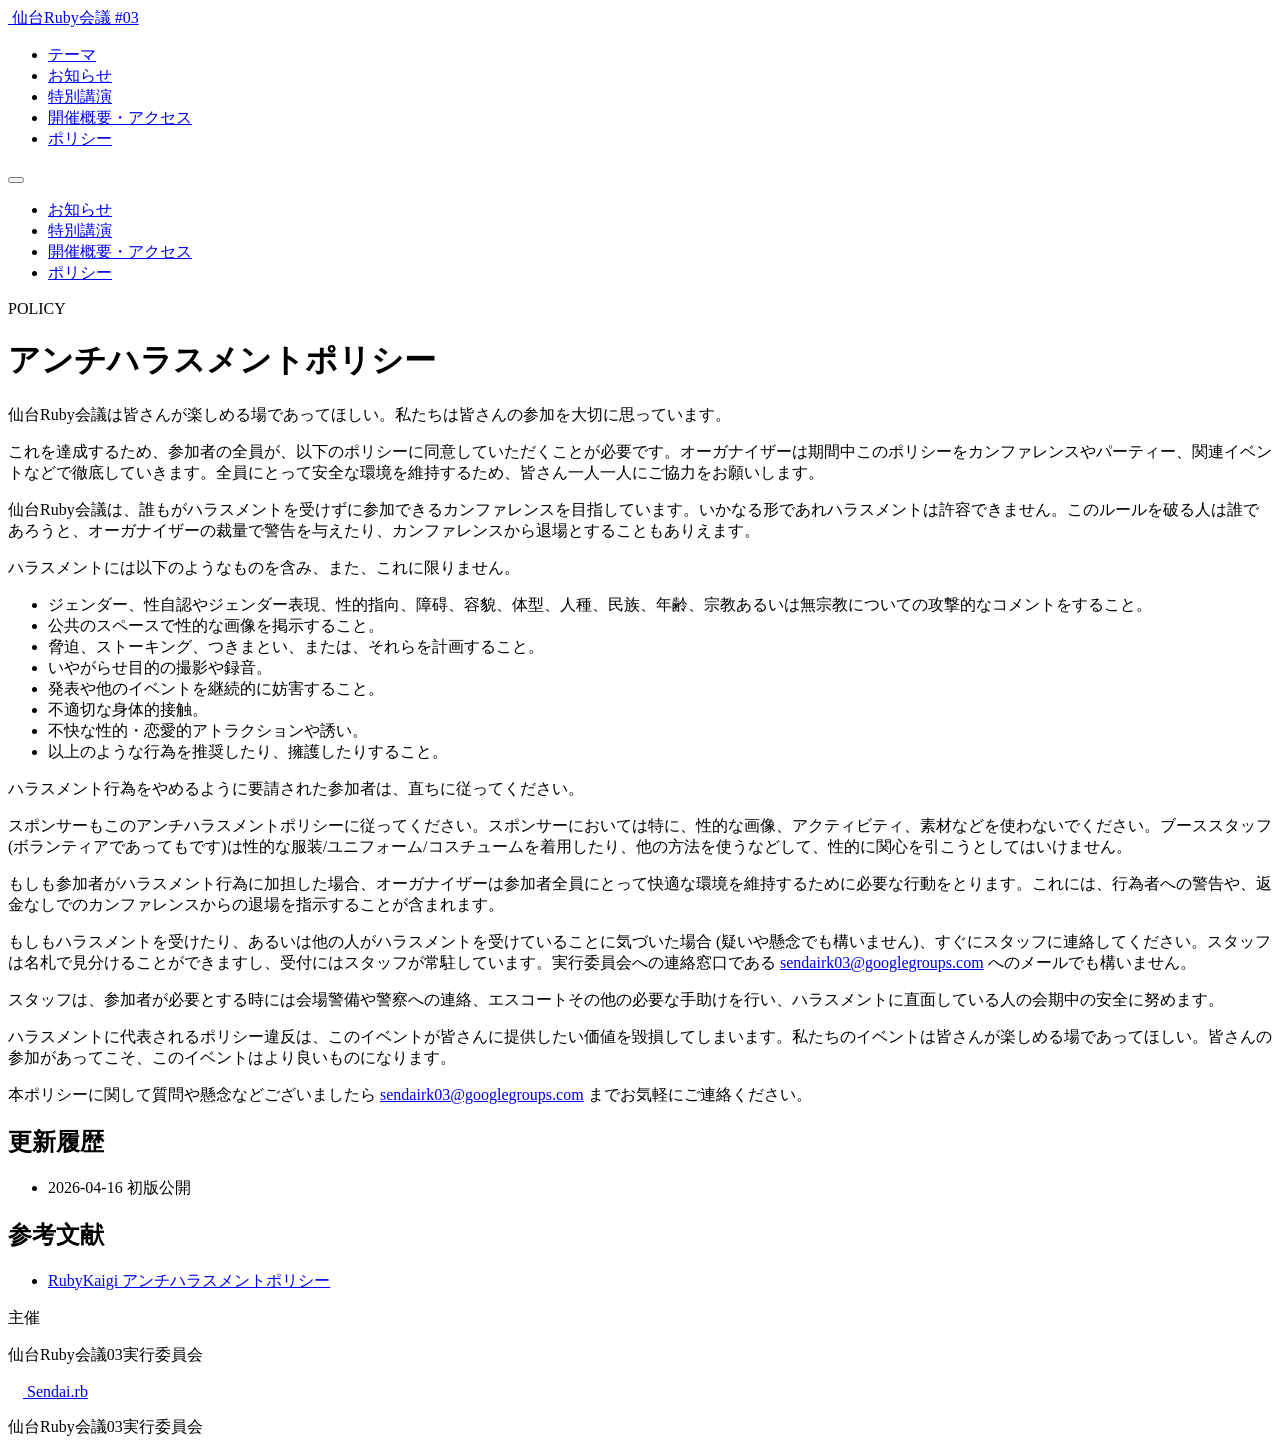
==== policy.html @ b02f5fc5 "Merge pull request #13 from thatblue/add-ogp-descriptions OGPメタタグを追加・サイトURLを設定" ====
<!DOCTYPE html>
<html lang="ja">
<head>
<meta charset="UTF-8">
<meta name="viewport" content="width=device-width, initial-scale=1">
<title>アンチハラスメントポリシー | 仙台Ruby会議03</title>
<meta name="description" content="仙台Ruby会議03のアンチハラスメントポリシーです。">
<meta property="og:type" content="website">
<meta property="og:url" content="https://regional.rubykaigi.org/sendai03/policy.html">
<meta property="og:site_name" content="仙台Ruby会議03">
<meta property="og:title" content="アンチハラスメントポリシー | 仙台Ruby会議03">
<meta property="og:description" content="仙台Ruby会議03のアンチハラスメントポリシーです。">
<meta property="og:locale" content="ja_JP">
<meta name="twitter:card" content="summary_large_image">
<meta name="twitter:title" content="アンチハラスメントポリシー | 仙台Ruby会議03">
<meta name="twitter:description" content="仙台Ruby会議03のアンチハラスメントポリシーです。">
<link rel="preconnect" href="https://fonts.googleapis.com">
<link rel="preconnect" href="https://fonts.gstatic.com" crossorigin>
<link href="https://fonts.googleapis.com/css2?family=Jost:wght@400;500;600;700&family=Noto+Sans+JP:wght@400;500;600;700;900&family=Source+Code+Pro:wght@700;900&display=swap" rel="stylesheet">
<link rel="stylesheet" href="https://cdn.jsdelivr.net/npm/yakuhanjp@4.1.1/dist/css/yakuhanjp.css">
<link rel="icon" href="favicon.svg" type="image/svg+xml">
<link rel="stylesheet" href="assets/css/index.css">
</head>
<body>

<header class="site-header">
  <div class="container site-header__inner">
    <a class="brand" href="index.html">
      <span class="brand__icon" aria-hidden="true"><img src="assets/img/icon.svg" alt=""></span>
      <span class="brand__text">仙台Ruby会議 <span class="brand__num">#03</span></span>
    </a>
    <nav class="site-nav" aria-label="サイト内ナビゲーション">
      <ul class="site-nav__list">
        <li><a href="index.html#theme">テーマ</a></li>
        <li><a href="index.html#news">お知らせ</a></li>
        <li><a href="index.html#speakers">特別講演</a></li>
        <li><a href="index.html#overview">開催概要・アクセス</a></li>
        <li><a href="policy.html" aria-current="page">ポリシー</a></li>
        <!--
        <li><a href="#">チーム</a></li>
        <li class="list__inactive"><a href="#">仙台グルメ</a></li>
        -->
      </ul>
    </nav>
    <button class="nav-toggle" aria-label="メニューを開く" aria-expanded="false" aria-controls="mobile-menu">
      <span class="nav-toggle__bar"></span>
      <span class="nav-toggle__bar"></span>
      <span class="nav-toggle__bar"></span>
    </button>
  </div>
</header>

<div class="mobile-menu" id="mobile-menu" aria-hidden="true">
  <nav aria-label="モバイルメニュー">
    <ul class="mobile-menu__list">
      <li class="mobile-menu__item"><a href="index.html#news">お知らせ</a></li>
      <li class="mobile-menu__item"><a href="index.html#speakers">特別講演</a></li>
      <li class="mobile-menu__item"><a href="index.html#overview">開催概要・アクセス</a></li>
      <li class="mobile-menu__item mobile-menu__item--external"><a href="policy.html" aria-current="page">ポリシー<img src="assets/img/icons/external-link.svg" alt="" width="14" height="14" aria-hidden="true"></a></li>
      <!--
      <li class="mobile-menu__item mobile-menu__item--external"><a href="#">チーム<img src="assets/img/icons/external-link.svg" alt="" width="14" height="14" aria-hidden="true"></a></li>
      <li class="mobile-menu__item"><a href="#">仙台グルメ</a></li>
      -->
    </ul>
  </nav>
</div>

<main class="policy-main">
  <div class="container">
    <div class="policy-content">
    <div class="policy-header">
      <p class="section-label">POLICY</p>
      <h1 class="policy-title">アンチハラスメントポリシー</h1>
    </div>
    <div class="policy-body">
      <p>仙台Ruby会議は皆さんが楽しめる場であってほしい。私たちは皆さんの参加を大切に思っています。</p>

      <p>これを達成するため、参加者の全員が、以下のポリシーに同意していただくことが必要です。オーガナイザーは期間中このポリシーをカンファレンスやパーティー、関連イベントなどで徹底していきます。全員にとって安全な環境を維持するため、皆さん一人一人にご協力をお願いします。</p>

      <p>仙台Ruby会議は、誰もがハラスメントを受けずに参加できるカンファレンスを目指しています。いかなる形であれハラスメントは許容できません。このルールを破る人は誰であろうと、オーガナイザーの裁量で警告を与えたり、カンファレンスから退場とすることもありえます。</p>

      <p>ハラスメントには以下のようなものを含み、また、これに限りません。</p>

      <ul>
        <li>ジェンダー、性自認やジェンダー表現、性的指向、障碍、容貌、体型、人種、民族、年齢、宗教あるいは無宗教についての攻撃的なコメントをすること。</li>
        <li>公共のスペースで性的な画像を掲示すること。</li>
        <li>脅迫、ストーキング、つきまとい、または、それらを計画すること。</li>
        <li>いやがらせ目的の撮影や録音。</li>
        <li>発表や他のイベントを継続的に妨害すること。</li>
        <li>不適切な身体的接触。</li>
        <li>不快な性的・恋愛的アトラクションや誘い。</li>
        <li>以上のような行為を推奨したり、擁護したりすること。</li>
      </ul>

      <p>ハラスメント行為をやめるように要請された参加者は、直ちに従ってください。</p>

      <p>スポンサーもこのアンチハラスメントポリシーに従ってください。スポンサーにおいては特に、性的な画像、アクティビティ、素材などを使わないでください。ブーススタッフ(ボランティアであってもです)は性的な服装/ユニフォーム/コスチュームを着用したり、他の方法を使うなどして、性的に関心を引こうとしてはいけません。</p>

      <p>もしも参加者がハラスメント行為に加担した場合、オーガナイザーは参加者全員にとって快適な環境を維持するために必要な行動をとります。これには、行為者への警告や、返金なしでのカンファレンスからの退場を指示することが含まれます。</p>

      <p>もしもハラスメントを受けたり、あるいは他の人がハラスメントを受けていることに気づいた場合 (疑いや懸念でも構いません)、すぐにスタッフに連絡してください。スタッフは名札で見分けることができますし、受付にはスタッフが常駐しています。実行委員会への連絡窓口である <a href="mailto:sendairk03@googlegroups.com">sendairk03@googlegroups.com</a> へのメールでも構いません。</p>

      <p>スタッフは、参加者が必要とする時には会場警備や警察への連絡、エスコートその他の必要な手助けを行い、ハラスメントに直面している人の会期中の安全に努めます。</p>

      <p>ハラスメントに代表されるポリシー違反は、このイベントが皆さんに提供したい価値を毀損してしまいます。私たちのイベントは皆さんが楽しめる場であってほしい。皆さんの参加があってこそ、このイベントはより良いものになります。</p>

      <p>本ポリシーに関して質問や懸念などございましたら <a href="mailto:sendairk03@googlegroups.com">sendairk03@googlegroups.com</a> までお気軽にご連絡ください。</p>

      <h2>更新履歴</h2>
      <ul>
        <li><time datetime="2026-04-16">2026-04-16</time> 初版公開</li>
      </ul>

      <h2>参考文献</h2>
      <ul>
        <li><a href="https://rubykaigi.org/2026/policies/ja/" target="_blank" rel="noopener noreferrer">RubyKaigi アンチハラスメントポリシー</a></li>
      </ul>
    </div>
    </div>
  </div>
</main>

<footer class="site-footer">
  <div class="container">
    <div class="site-footer__inner">
      <p class="site-footer__label">主催</p>
      <p class="site-footer__name">仙台Ruby会議03実行委員会</p>
      <a class="site-footer__link" href="https://x.com/sendairb" target="_blank" rel="noopener noreferrer">
        <img src="assets/img/icons/x-logo.svg" alt="" width="15" height="15" aria-hidden="true">
        Sendai.rb
      </a>
    </div>
  </div>
  <div class="container">
    <div class="site-footer__bottom">
      <p class="site-footer__copyright">仙台Ruby会議03実行委員会</p>
    </div>
  </div>
</footer>

<script>
(function () {
  var toggle = document.querySelector('.nav-toggle');
  var menu = document.getElementById('mobile-menu');
  if (!toggle || !menu) return;
  toggle.addEventListener('click', function () {
    var expanded = toggle.getAttribute('aria-expanded') === 'true';
    toggle.setAttribute('aria-expanded', String(!expanded));
    toggle.setAttribute('aria-label', expanded ? 'メニューを開く' : 'メニューを閉じる');
    menu.setAttribute('aria-hidden', String(expanded));
  });
  menu.querySelectorAll('a').forEach(function (link) {
    link.addEventListener('click', function () {
      toggle.setAttribute('aria-expanded', 'false');
      toggle.setAttribute('aria-label', 'メニューを開く');
      menu.setAttribute('aria-hidden', 'true');
    });
  });
})();
</script>
</body>
</html>
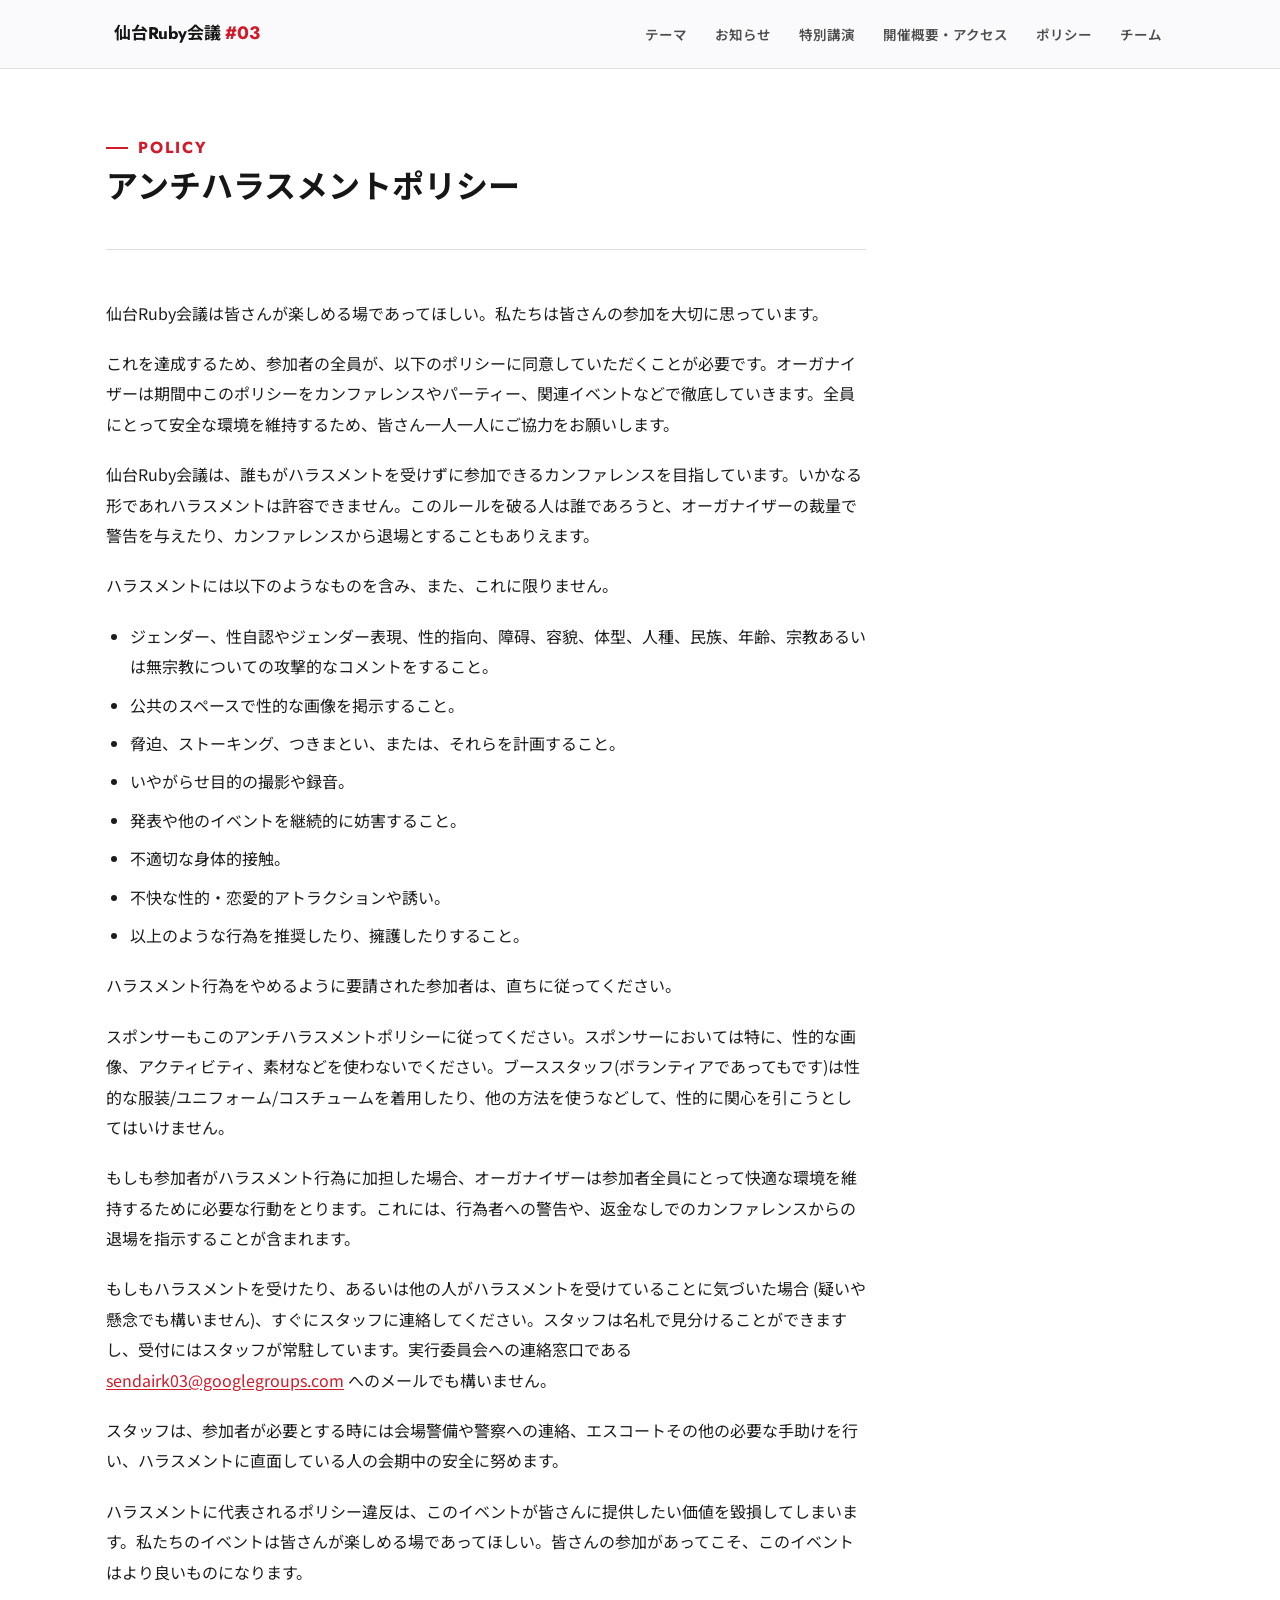
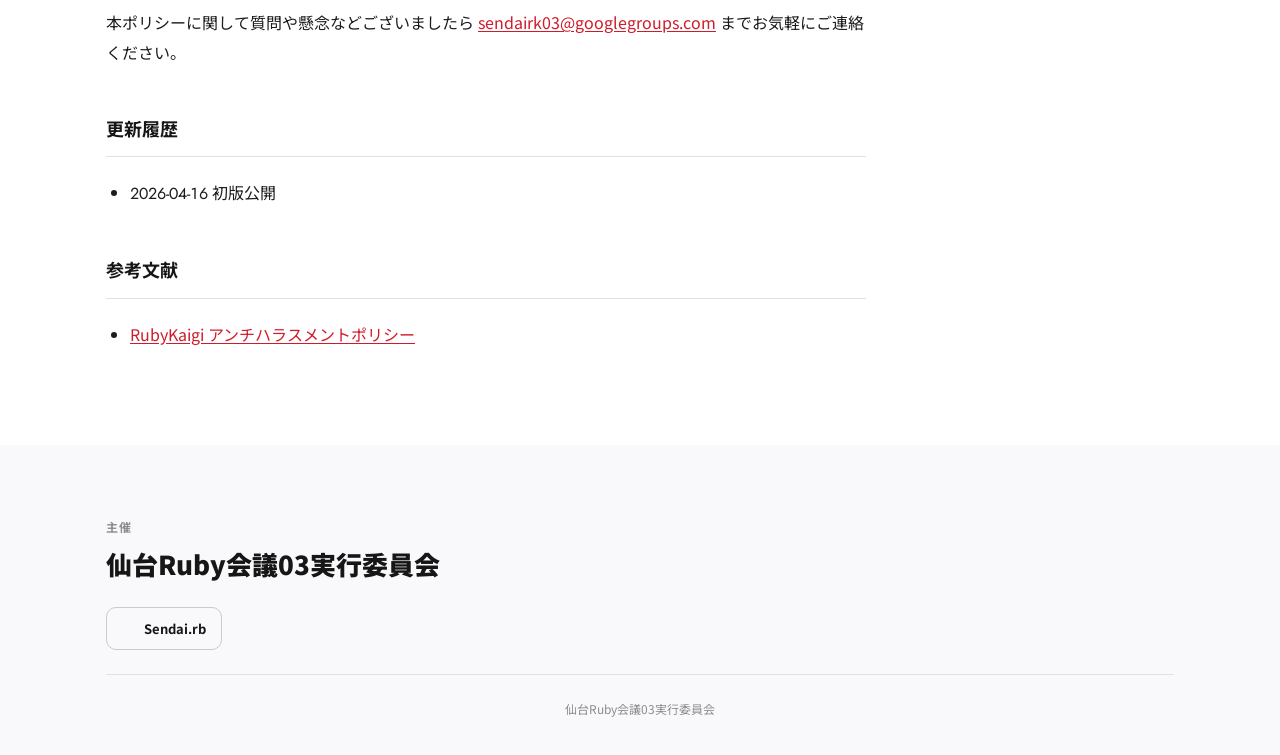
==== commit e8b03d88: "チームページ (team.html) を追加 Figma の LP_Team デザインをベースに、実行委員会メンバーを紹介する チームページを新規追加。メンバーカードは実際の実行委員 8 名分 （実行" ====
--- a/policy.html
+++ b/policy.html
@@ -36,8 +36,8 @@
         <li><a href="index.html#speakers">特別講演</a></li>
         <li><a href="index.html#overview">開催概要・アクセス</a></li>
         <li><a href="policy.html" aria-current="page">ポリシー</a></li>
+        <li><a href="team.html">チーム</a></li>
         <!--
-        <li><a href="#">チーム</a></li>
         <li class="list__inactive"><a href="#">仙台グルメ</a></li>
         -->
       </ul>
@@ -57,8 +57,8 @@
       <li class="mobile-menu__item"><a href="index.html#speakers">特別講演</a></li>
       <li class="mobile-menu__item"><a href="index.html#overview">開催概要・アクセス</a></li>
       <li class="mobile-menu__item mobile-menu__item--external"><a href="policy.html" aria-current="page">ポリシー<img src="assets/img/icons/external-link.svg" alt="" width="14" height="14" aria-hidden="true"></a></li>
+      <li class="mobile-menu__item"><a href="team.html">チーム</a></li>
       <!--
-      <li class="mobile-menu__item mobile-menu__item--external"><a href="#">チーム<img src="assets/img/icons/external-link.svg" alt="" width="14" height="14" aria-hidden="true"></a></li>
       <li class="mobile-menu__item"><a href="#">仙台グルメ</a></li>
       -->
     </ul>
--- a/assets/css/index.css
+++ b/assets/css/index.css
@@ -0,0 +1,1541 @@
+/* ---------------------------------------------
+   Tokens
+--------------------------------------------- */
+:root {
+  --color-bg: #ffffff;
+  --color-bg-alt: #f7f7f8;
+  --color-text: #1c1c1e;
+  --color-text-muted: #6b6b70;
+  --color-primary: #d11a2a;
+  --color-primary-dark: #c93529;
+  --color-accent-yellow: #f6c445;
+  --color-accent-pink: #f8b4c4;
+  --color-border: #e0e0e0;
+  --color-card-bg: #ffffff;
+
+  --font-label: "Jost", sans-serif;
+  --font-head: "Jost", YakuHanJP, "Noto Sans JP", sans-serif;
+  --font-body: YakuHanJP, "Noto Sans JP", sans-serif;
+  --font-mono: "Source Code Pro", monospace;
+
+  --container-width: 1180px;
+  --radius-sm: 8px;
+  --radius-md: 16px;
+  --radius-lg: 24px;
+  --radius-pill: 999px;
+}
+
+/* ---------------------------------------------
+   Reset / base
+--------------------------------------------- */
+*,
+*::before,
+*::after {
+  box-sizing: border-box;
+}
+
+html {
+  scroll-behavior: smooth;
+}
+
+body {
+  margin: 0;
+  font-family: var(--font-body);
+  color: var(--color-text);
+  background: var(--color-bg);
+  line-height: 1.7;
+  -webkit-font-smoothing: antialiased;
+}
+
+h1, h2, h3, p, dl, dd, ul, figure {
+  margin: 0;
+}
+
+ul {
+  list-style: none;
+  padding: 0;
+}
+
+a {
+  color: inherit;
+  text-decoration: none;
+}
+
+img {
+  max-width: 100%;
+  display: block;
+}
+
+.container {
+  width: 100%;
+  max-width: var(--container-width);
+  margin-inline: auto;
+  padding-inline: 56px;
+}
+
+section {
+  scroll-margin-top: 88px;
+}
+
+/* ---------------------------------------------
+   Shared components
+--------------------------------------------- */
+.section-label {
+  display: flex;
+  align-items: center;
+  gap: 10px;
+  font-family: var(--font-label);
+  font-weight: 700;
+  color: var(--color-primary);
+  letter-spacing: 0.12rem;
+  font-size: 1rem;
+  line-height: 1.445;
+  margin-bottom: 8px;
+}
+
+.section-label::before {
+  content: "";
+  display: inline-block;
+  flex-shrink: 0;
+  width: 22px;
+  height: 2px;
+  background: var(--color-primary);
+}
+
+.section-title {
+  font-family: var(--font-head);
+  font-weight: 800;
+  font-size: 3rem;
+  line-height: 3.245rem;
+  letter-spacing: -0.0275rem;
+  color: #161616;
+  margin-bottom: 16px;
+}
+
+.section-lead {
+  font-size: 1rem;
+  line-height: 1.965625rem;
+  color: #4d4d4d;
+  margin-bottom: 40px;
+}
+
+.btn {
+  display: inline-flex;
+  align-items: center;
+  justify-content: center;
+  gap: 8px;
+  font-family: var(--font-head);
+  font-weight: 700;
+  border: none;
+  border-radius: var(--radius-pill);
+  padding: 14px 28px;
+  cursor: pointer;
+  transition: opacity 0.2s ease, transform 0.2s ease;
+}
+
+.btn:hover {
+  opacity: 0.85;
+}
+
+.btn--primary {
+  background: var(--color-primary);
+  color: #fff;
+}
+
+.btn--sm {
+  padding: 8px 20px;
+  font-size: 0.875rem;
+}
+
+.btn--block {
+  width: 100%;
+}
+
+.badge {
+  display: inline-block;
+  align-self: flex-start;
+  font-family: var(--font-label);
+  font-weight: 700;
+  font-size: 0.6875rem;
+  line-height: 1rem;
+  letter-spacing: 0.08em;
+  padding: 5px 12px;
+  border-radius: var(--radius-pill);
+  margin-bottom: 16px;
+}
+
+.badge--primary {
+  background: var(--color-primary);
+  color: #fff;
+}
+
+.badge--soft {
+  background: rgba(209, 26, 42, 0.12);
+  color: var(--color-primary);
+}
+
+.badge--neutral {
+  background: #f1f1f2;
+  color: #8c8c8c;
+}
+
+/* ---------------------------------------------
+   Header
+--------------------------------------------- */
+.site-header {
+  position: fixed;
+  top: 0;
+  left: 0;
+  right: 0;
+  z-index: 100;
+  background: #F9F9FBB8;
+  backdrop-filter: blur(14px);
+  border-bottom: 1px solid var(--color-border);
+}
+
+.site-header__inner {
+  display: flex;
+  align-items: center;
+  justify-content: space-between;
+  gap: 24px;
+  padding-block: 14px;
+}
+
+.brand {
+  display: flex;
+  align-items: center;
+  gap: 8px;
+  white-space: nowrap;
+}
+
+.brand__text {
+  font-family: var(--font-label), var(--font-head);
+  font-weight: 700;
+  font-size: 1.0625rem;
+  line-height: 1.275rem;
+  letter-spacing: -0.0106rem;
+  color: #161616;
+}
+
+.brand__num {
+  color: var(--color-primary);
+  font-size: 1.125rem;
+  line-height: 1.35rem;
+}
+
+.site-nav__list {
+  display: flex;
+  align-items: center;
+  gap: 4px;
+  flex-wrap: wrap;
+  font-weight: 600;
+  font-size: 0.84375rem;
+}
+
+.site-nav__list a {
+  display: block;
+  padding: 9px 12px 8px;
+  border-radius: var(--radius-sm);
+  color: #4d4d4d;
+}
+
+.site-nav__list li.list__inactive a {
+  opacity: 0.5;
+}
+
+.site-nav__list a:hover {
+  color: var(--color-primary);
+}
+
+.site-header__cta {
+  flex-shrink: 0;
+}
+
+/* ---------------------------------------------
+   Hero
+--------------------------------------------- */
+.hero {
+  position: relative;
+  overflow: hidden;
+  height: calc(100vw * 849 / 1441.45);
+  max-height: 100svh;
+  background: var(--color-bg);
+}
+
+.hero__inner {
+  position: absolute;
+  z-index: 4;
+  left: 41.08%;
+  top: 23.85%;
+}
+
+.hero__title {
+  font-family: var(--font-head);
+  font-weight: 700;
+  font-size: 8.5281rem;
+  line-height: 7.8458rem;
+  letter-spacing: -0.2985rem;
+  color: #161616;
+}
+
+.hero__num {
+  color: #d11a2a;
+  font-family: var(--font-label);
+  font-weight: 700;
+  font-size: 6.5125rem;
+  line-height: 5.9894rem;
+  letter-spacing: -0.3675rem;
+  margin-top: 0.681rem;
+}
+
+.hero__date {
+  margin-top: 24px;
+  font-family: var(--font-label);
+  font-weight: 600;
+  font-size: 3.625rem;
+  line-height: 1.2;
+  letter-spacing: -0.03625rem;
+  color: #161616;
+}
+
+.hero__decor {
+  position: absolute;
+  inset: 0;
+  z-index: 2;
+  width: 100%;
+  height: 100%;
+}
+
+.hero__decor img {
+  width: 100%;
+  height: 100%;
+  object-fit: cover;
+}
+
+.hero__ruby {
+  position: absolute;
+  z-index: 1;
+  left: 54.8%;
+  top: 3.2%;
+  width: 32.9%;
+  height: auto;
+}
+
+.hero__tanabata {
+  position: absolute;
+  z-index: 3;
+  left: 7%;
+  top: 6.6%;
+  width: 35.7%;
+  height: auto;
+}
+
+.hero__scroll {
+  position: absolute;
+  z-index: 4;
+  left: 50%;
+  bottom: 16px;
+  transform: translateX(-50%);
+  display: flex;
+  flex-direction: column;
+  align-items: center;
+  gap: 8px;
+  font-family: var(--font-body);
+  font-weight: 700;
+  font-size: 0.625rem;
+  line-height: 0.905rem;
+  letter-spacing: 0.1375rem;
+  color: #8c8c8c;
+}
+
+.hero__scroll-line {
+  width: 1px;
+  height: 32px;
+  background: linear-gradient(to bottom, #8c8c8c 0%, transparent 100%);
+}
+
+/* ---------------------------------------------
+   Theme
+--------------------------------------------- */
+.theme {
+  padding-block: 80px;
+  text-align: center;
+}
+
+.theme .section-label {
+  justify-content: center;
+  margin-inline: auto;
+}
+
+.theme .section-label::before {
+  content: none;
+}
+
+.theme__title {
+  font-family: var(--font-mono);
+  font-weight: 800;
+  font-size: 3rem;
+  line-height: 1.4;
+  letter-spacing: -0.0275rem;
+  color: #161616;
+  margin-bottom: 16px;
+}
+
+.theme__text {
+  max-width: 640px;
+  margin-inline: auto;
+  font-size: 1.125rem;
+  line-height: 1.9656rem;
+  color: #4d4d4d;
+}
+
+/* ---------------------------------------------
+   News
+--------------------------------------------- */
+.news {
+  padding-block: 80px;
+  background: var(--color-bg-alt);
+}
+
+.news-list {
+  background: #fff;
+  border-radius: var(--radius-md);
+  padding: 24px;
+  display: flex;
+  flex-direction: column;
+  gap: 4px;
+  margin-bottom: 54px;
+}
+
+.news-list li {
+  display: flex;
+  gap: 8px;
+  font-size: 1rem;
+  line-height: 1.4;
+  color: #000;
+}
+
+.news-list li a {
+  font-weight: 600;
+  text-decoration: underline;
+}
+
+.news-list time {
+  font-family: var(--font-label);
+  font-weight: 400;
+  flex-shrink: 0;
+}
+
+.cards {
+  display: grid;
+  grid-template-columns: repeat(3, 1fr);
+  gap: 20px;
+}
+
+.card {
+  background: var(--color-card-bg);
+  border: 1px solid var(--color-border);
+  border-radius: var(--radius-md);
+  padding: 32px 28px 28px;
+  display: flex;
+  flex-direction: column;
+  box-shadow: 0 4px 6px rgba(0, 0, 0, 0.1), 0 2px 4px rgba(0, 0, 0, 0.1);
+}
+
+.card--primary {
+  border-color: var(--color-primary);
+}
+
+.card--inactive {
+  opacity: 0.6;
+}
+
+.card__title {
+  font-family: var(--font-head);
+  font-weight: 900;
+  font-size: 1.75rem;
+  line-height: 1.4;
+  color: #161616;
+  margin-bottom: 4px;
+}
+
+.card__title-en {
+  display: inline-block;
+  margin-top: 4px;
+  font-size: 0.8125rem;
+  line-height: 1.177rem;
+  letter-spacing: 0.02em;
+  font-weight: 700;
+  color: var(--color-primary);
+}
+
+.card__text {
+  color: #4d4d4d;
+  font-size: 0.875rem;
+  line-height: 1.8;
+  flex-grow: 1;
+}
+
+.card__meta {
+  display: inline-flex;
+  align-items: center;
+  gap: 9px;
+  align-self: flex-start;
+  font-size: 0.8125rem;
+  font-weight: 700;
+  color: var(--color-primary);
+  background: rgba(209, 26, 42, 0.05);
+  border: 1px solid #dba1a6;
+  border-radius: 10px;
+  padding: 9px 14px;
+  margin-block: 20px;
+}
+
+.card__meta span {
+  font-family: var(--font-label);
+  font-weight: 400;
+  color: #4d4d4d;
+}
+
+.card__footer-row {
+  display: flex;
+  align-items: center;
+  justify-content: space-between;
+  margin-top: 20px;
+}
+
+.card__status {
+  display: inline-flex;
+  align-items: center;
+  gap: 7px;
+  font-weight: 800;
+  font-size: 0.8125rem;
+  color: #8c8c8c;
+}
+
+.card__status-dot {
+  width: 8px;
+  height: 8px;
+  border-radius: 50%;
+  background: var(--color-primary);
+}
+
+.card__cta {
+  display: flex;
+  align-items: center;
+  justify-content: space-between;
+  margin-top: 20px;
+}
+
+.card__cta--active span:first-child {
+  font-weight: 800;
+  font-size: 0.8125rem;
+  color: var(--color-primary);
+}
+
+.card__cta-circle {
+  display: inline-flex;
+  align-items: center;
+  justify-content: center;
+  flex-shrink: 0;
+  width: 34px;
+  height: 34px;
+  border-radius: 50%;
+  background: var(--color-primary);
+}
+
+.card__cta-circle--outline {
+  background: none;
+  border: 1px solid var(--color-border);
+}
+
+/* ---------------------------------------------
+   Speakers
+--------------------------------------------- */
+.speakers {
+  padding-block: 80px;
+}
+
+#speakers .section-lead {
+  line-height: 1.6;
+}
+
+.speaker-cards {
+  display: grid;
+  grid-template-columns: repeat(2, 1fr);
+  gap: 16px;
+}
+
+.speaker-card {
+  position: relative;
+  overflow: hidden;
+  display: flex;
+  align-items: center;
+  gap: 16px;
+  background: #fff;
+  border: 1px solid var(--color-border);
+  border-radius: var(--radius-md);
+  padding: 30px 26px;
+  box-shadow: 0 4px 6px rgba(0, 0, 0, 0.1), 0 2px 4px rgba(0, 0, 0, 0.1);
+}
+
+.speaker-card__heart {
+  position: absolute;
+  top: -17px;
+  right: -15px;
+  width: 78px;
+  height: 78px;
+  opacity: 0.12;
+}
+
+.speaker-card__label {
+  font-family: var(--font-label);
+  font-weight: 700;
+  color: var(--color-primary);
+  font-size: 1rem;
+  line-height: 1.445rem;
+  letter-spacing: 0.12em;
+  margin-bottom: 8px;
+}
+
+.speaker-card__photo {
+  flex-shrink: 0;
+  width: 100px;
+  height: 100px;
+  border-radius: 50%;
+  background: rgba(209, 26, 42, 0.12);
+  object-fit: cover;
+}
+
+.speaker-card__body {
+  min-width: 0;
+}
+
+.speaker-card__name {
+  font-family: var(--font-head);
+  font-weight: 800;
+  font-size: 2rem;
+  line-height: 1.4;
+  color: #161616;
+}
+
+.speaker-card__handle {
+  display: block;
+  color: #4d4d4d;
+  font-size: 1rem;
+  line-height: 1.4;
+  margin-block: 4px 8px;
+}
+
+.speaker-card__handle:hover {
+  color: var(--color-primary);
+}
+
+.speaker-card__note {
+  font-size: 1.125rem;
+  line-height: 1.4;
+  color: #4d4d4d;
+}
+
+/* ---------------------------------------------
+   Overview / Access
+--------------------------------------------- */
+.overview {
+  padding-block: 80px;
+  background: var(--color-bg-alt);
+}
+
+#overview .section-label {
+  font-size: 0.75rem;
+}
+
+#overview .section-title {
+  line-height: 1.4;
+}
+
+.overview__inner {
+  display: grid;
+  grid-template-columns: 1fr 1fr;
+  gap: 48px;
+  align-items: stretch;
+}
+
+.overview-list {
+  border-top: 2px solid #161616;
+}
+
+.overview-list__item {
+  display: grid;
+  grid-template-columns: 150px 1fr;
+  gap: 18px;
+  padding: 22px 4px;
+  border-bottom: 1px solid var(--color-border);
+  align-items: baseline;
+}
+
+.overview-list__item dt {
+  display: flex;
+  align-items: center;
+  gap: 9px;
+  font-weight: 800;
+  font-size: 0.8125rem;
+  letter-spacing: 0.04em;
+  color: #4d4d4d;
+}
+
+.overview-list__item dd {
+  font-family: var(--font-head);
+  font-weight: 700;
+  font-size: 1.25rem;
+  line-height: 1.5;
+  color: #161616;
+}
+
+.overview-list__sub {
+  display: block;
+  font-weight: 600;
+  font-size: 0.8125rem;
+  line-height: 1.5;
+  color: #8c8c8c;
+  margin-top: 4px;
+}
+
+.overview-list__icon {
+  width: 17px;
+  height: 17px;
+  flex-shrink: 0;
+}
+
+.overview__map {
+  border: 1px solid var(--color-border);
+  border-radius: 22px;
+  overflow: hidden;
+  min-height: 320px;
+  background: #fff;
+  box-shadow: 0 4px 6px rgba(0, 0, 0, 0.1), 0 2px 4px rgba(0, 0, 0, 0.1);
+}
+
+.overview__map iframe {
+  width: 100%;
+  height: 100%;
+  min-height: 320px;
+  border: 0;
+}
+
+/* ---------------------------------------------
+   Sponsors
+--------------------------------------------- */
+.sponsors {
+  padding-block: 80px;
+}
+
+#sponsors .section-label {
+  font-size: 0.75rem;
+}
+
+#sponsors .section-lead {
+  font-size: 0.875rem;
+  line-height: 1.8;
+}
+
+.sponsors-deadline {
+  display: inline-flex;
+  flex-direction: column;
+  gap: 4px;
+  width: 350px;
+  background: #fcf1f2;
+  border: 1px solid #da959b;
+  border-radius: 14px;
+  padding: 16px 20px;
+  margin-bottom: 48px;
+}
+
+.sponsors-deadline__header {
+  display: flex;
+  align-items: center;
+  gap: 9px;
+}
+
+.sponsors-deadline__label {
+  font-weight: 800;
+  font-size: 0.8125rem;
+  letter-spacing: 0.04em;
+  color: #4d4d4d;
+}
+
+.sponsors-deadline__date {
+  font-family: var(--font-label);
+  font-weight: 900;
+  color: var(--color-primary);
+  font-size: 1.25rem;
+}
+
+.sponsors-deadline__date-day {
+  font-size: 0.875rem;
+}
+
+.sponsor-tier {
+  margin-bottom: 40px;
+}
+
+.sponsor-tier__heading {
+  display: flex;
+  align-items: center;
+  gap: 18px;
+  margin-bottom: 24px;
+}
+
+.sponsor-tier__label {
+  flex-shrink: 0;
+  font-family: var(--font-label);
+  font-weight: 800;
+  letter-spacing: 0.14em;
+  font-size: 0.875rem;
+  border-radius: var(--radius-pill);
+  padding: 9.5px 18.5px;
+}
+
+.sponsor-tier__label--gold {
+  color: #c8a23a;
+  background: rgba(200, 162, 58, 0.1);
+  border: 1px solid #c8a23a;
+}
+
+.sponsor-tier__label--silver {
+  color: #8c93a0;
+  background: rgba(140, 147, 160, 0.1);
+  border: 1px solid #8c93a0;
+}
+
+.sponsor-tier__divider {
+  flex-grow: 1;
+  height: 1px;
+  background: var(--color-border);
+}
+
+.sponsor-tier__logos {
+  display: grid;
+  gap: 20px;
+}
+
+.sponsor-tier__logos--gold {
+  grid-template-columns: repeat(2, 1fr);
+}
+
+.sponsor-tier__logos--silver {
+  grid-template-columns: repeat(3, 1fr);
+}
+
+.sponsor-logo {
+  display: flex;
+  align-items: center;
+  justify-content: center;
+  min-height: 128.5px;
+  border: 1px solid #c9c9cf;
+  border-radius: 14px;
+  color: #8c8c8c;
+  font-family: var(--font-label);
+  font-weight: 600;
+  font-size: 0.9375rem;
+  background: rgba(20, 20, 24, 0.02);
+}
+
+.sponsor-logo--gold {
+  min-height: 180.5px;
+  font-size: 1.0625rem;
+}
+
+.sponsors-cta-group {
+  display: flex;
+  gap: 16px;
+  justify-content: center;
+}
+
+.sponsors-cta {
+  position: relative;
+  display: flex;
+  align-items: center;
+  justify-content: center;
+  width: 350px;
+  height: 53px;
+  padding-inline: 1em;
+  background: var(--color-primary);
+  border-radius: 10px;
+  box-shadow: 0 4px 4px rgba(0, 0, 0, 0.25);
+  font-family: var(--font-body);
+  font-weight: 700;
+  font-size: 0.9375rem;
+  line-height: 1.448;
+  color: #fff;
+  cursor: pointer;
+  transition: opacity 0.2s ease;
+}
+
+.sponsors-cta img {
+  position: absolute;
+  right: 1em;
+}
+
+.sponsors-cta::before {
+  content: '';
+  width: 0;
+  flex-shrink: 0;
+}
+
+.sponsors-cta:hover {
+  opacity: 0.85;
+}
+
+/* ---------------------------------------------
+   Footer
+--------------------------------------------- */
+.site-footer {
+  background: #f9f9fb;
+  padding-block: 72px 36px;
+  text-align: center;
+}
+
+.site-footer__inner {
+  display: flex;
+  flex-direction: column;
+  align-items: flex-start;
+  text-align: left;
+  gap: 8px;
+  padding-bottom: 24px;
+  border-bottom: 1px solid var(--color-border);
+}
+
+.site-footer__label {
+  font-weight: 700;
+  font-size: 0.75rem;
+  letter-spacing: 0.075rem;
+  color: #8c8c8c;
+}
+
+.site-footer__name {
+  font-family: var(--font-body);
+  font-weight: 900;
+  font-size: 1.625rem;
+  line-height: 1.45;
+  color: #161616;
+  margin-bottom: 16px;
+}
+
+.site-footer__link {
+  display: inline-flex;
+  align-items: center;
+  gap: 7px;
+  border: 1px solid #c9c9cf;
+  border-radius: 10px;
+  padding: 10px 15px 9px;
+  font-weight: 700;
+  font-size: 0.8125rem;
+  color: #161616;
+}
+
+.site-footer__copyright {
+  margin-top: 24px;
+  font-size: 0.75rem;
+  color: #8c8c8c;
+}
+
+/* ---------------------------------------------
+   Mobile-only elements (hidden on PC by default)
+--------------------------------------------- */
+.nav-toggle {
+  display: none;
+  flex-direction: column;
+  align-items: center;
+  justify-content: center;
+  gap: 5px;
+  width: 44px;
+  height: 44px;
+  background: none;
+  border: none;
+  cursor: pointer;
+  padding: 11px;
+  margin: -11px -11px -11px 0;
+}
+
+.nav-toggle__bar {
+  display: block;
+  width: 22px;
+  height: 2px;
+  background: #161616;
+  transition: transform 0.2s ease, opacity 0.2s ease;
+}
+
+.mobile-menu {
+  display: none;
+  position: fixed;
+  top: 64px;
+  left: 0;
+  right: 0;
+  z-index: 99;
+  background: #F9F9FB;
+  border-bottom: 1px solid var(--color-border);
+}
+
+
+/* ---------------------------------------------
+   Policy page
+--------------------------------------------- */
+.policy-main {
+  padding-top: 80px;
+  padding-bottom: 96px;
+}
+
+.policy-header {
+  padding-block: 56px 40px;
+  border-bottom: 1px solid var(--color-border);
+  margin-bottom: 48px;
+}
+
+.policy-title {
+  font-family: var(--font-head);
+  font-weight: 700;
+  font-size: 2rem;
+  line-height: 1.3;
+  color: #161616;
+  margin-top: 8px;
+}
+
+.policy-content {
+  max-width: 760px;
+}
+
+.policy-body {
+  line-height: 1.9;
+}
+
+.policy-body > * + * {
+  margin-top: 1.25em;
+}
+
+.policy-body h2 {
+  font-family: var(--font-head);
+  font-weight: 700;
+  font-size: 1.125rem;
+  color: #161616;
+  margin-top: 2.5em;
+  padding-bottom: 0.5em;
+  border-bottom: 1px solid var(--color-border);
+}
+
+.policy-body ul {
+  padding-left: 1.5em;
+  list-style-type: disc;
+}
+
+.policy-body li + li {
+  margin-top: 0.5em;
+}
+
+.policy-body a {
+  color: var(--color-primary);
+  text-decoration: underline;
+  text-underline-offset: 2px;
+}
+
+.policy-body time {
+  font-family: var(--font-label);
+  font-variant-numeric: tabular-nums;
+}
+
+/* ---------------------------------------------
+   Team page
+--------------------------------------------- */
+.team-page {
+  padding-top: 64px;
+  background: var(--color-bg-alt);
+}
+
+.team {
+  padding-block: 80px 100px;
+}
+
+.member-cards {
+  display: grid;
+  grid-template-columns: repeat(3, 1fr);
+  gap: 16px;
+}
+
+.member-card {
+  position: relative;
+  overflow: hidden;
+  display: flex;
+  flex-direction: column;
+  background: #fff;
+  border: 1px solid var(--color-border);
+  border-radius: var(--radius-md);
+  padding: 30px 26px;
+  box-shadow: 0 4px 6px rgba(0, 0, 0, 0.1), 0 2px 4px rgba(0, 0, 0, 0.1);
+}
+
+.member-card__decor {
+  position: absolute;
+  top: -17px;
+  right: -15px;
+  width: 78px;
+  height: 78px;
+  opacity: 0.12;
+}
+
+.member-card__avatar {
+  width: 100px;
+  height: 100px;
+  border-radius: 50%;
+  background: #d9d9d9;
+  object-fit: cover;
+  margin-bottom: 16px;
+}
+
+.member-card__role {
+  font-family: var(--font-body);
+  font-weight: 700;
+  color: var(--color-primary);
+  font-size: 0.9375rem;
+  line-height: 1.45;
+  letter-spacing: 0.02em;
+  margin-bottom: 8px;
+}
+
+.member-card__name {
+  font-family: var(--font-head);
+  font-weight: 800;
+  font-size: 1.875rem;
+  line-height: 1.4;
+  color: #161616;
+}
+
+.member-card__handle {
+  color: #4d4d4d;
+  font-size: 0.9375rem;
+  line-height: 1.4;
+  margin-top: 4px;
+  margin-bottom: 16px;
+}
+
+.member-card__socials {
+  display: flex;
+  gap: 12px;
+  justify-content: flex-end;
+  margin-top: auto;
+}
+
+.member-card__socials a {
+  display: inline-flex;
+  align-items: center;
+  justify-content: center;
+  width: 48px;
+  height: 48px;
+  border-radius: 50%;
+  background: #fff;
+  border: 1px solid var(--color-border);
+  transition: background 0.2s ease, opacity 0.2s ease;
+}
+
+.member-card__socials a:hover {
+  background: #f5f5f5;
+}
+
+.member-card__socials img {
+  width: 22px;
+  height: 22px;
+}
+
+/* Support section on team page */
+.support {
+  padding-block: 60px 100px;
+}
+
+.support-list {
+  display: grid;
+  gap: 16px;
+}
+
+.support-card {
+  position: relative;
+  overflow: hidden;
+  display: flex;
+  align-items: center;
+  gap: 32px;
+  background: #fff;
+  border: 1px solid var(--color-border);
+  border-radius: var(--radius-md);
+  padding: 32px 40px;
+  box-shadow: 0 4px 6px rgba(0, 0, 0, 0.1), 0 2px 4px rgba(0, 0, 0, 0.1);
+}
+
+.support-card__logo {
+  flex-shrink: 0;
+  width: 140px;
+  height: 140px;
+  object-fit: contain;
+}
+
+.support-card__body {
+  min-width: 0;
+}
+
+.support-card__name {
+  font-family: var(--font-head);
+  font-weight: 800;
+  font-size: 1.875rem;
+  line-height: 1.4;
+  color: #161616;
+  margin-bottom: 8px;
+}
+
+.support-card__link {
+  color: #4d4d4d;
+  font-size: 0.9375rem;
+  line-height: 1.4;
+  text-decoration: underline;
+  text-underline-offset: 2px;
+  word-break: break-all;
+}
+
+.support-card__link:hover {
+  color: var(--color-primary);
+}
+
+/* ---------------------------------------------
+   Responsive: Tablet / Narrow desktop (≤1200px)
+--------------------------------------------- */
+@media (max-width: 1200px) {
+  .hero__title {
+    font-size: 6.4rem;
+    line-height: 5.9rem;
+    letter-spacing: -0.224rem;
+  }
+  .hero__num {
+    font-size: 4.9rem;
+    line-height: 4.5rem;
+    letter-spacing: -0.276rem;
+    margin-top: 0.5rem;
+  }
+  .hero__date {
+    font-size: 2.7rem;
+    margin-top: 18px;
+  }
+}
+
+/* ---------------------------------------------
+   Responsive: Narrow tablet (≤950px)
+--------------------------------------------- */
+@media (max-width: 950px) {
+  .hero__title {
+    font-size: 4.8rem;
+    line-height: 4.4rem;
+    letter-spacing: -0.168rem;
+  }
+  .hero__num {
+    font-size: 3.7rem;
+    line-height: 3.4rem;
+    letter-spacing: -0.207rem;
+    margin-top: 0.4rem;
+  }
+  .hero__date {
+    font-size: 2rem;
+    margin-top: 12px;
+  }
+}
+
+/* ---------------------------------------------
+   Responsive: Header switch (≤1024px)
+--------------------------------------------- */
+@media (max-width: 1024px) {
+  /* Cards */
+  .cards {
+    grid-template-columns: repeat(2, 1fr);
+  }
+  .speaker-cards {
+    grid-template-columns: 1fr;
+  }
+  .overview__inner {
+    grid-template-columns: 1fr;
+    gap: 24px;
+  }
+  .member-cards {
+    grid-template-columns: repeat(2, 1fr);
+  }
+  .support-card {
+    padding: 24px 28px;
+    gap: 24px;
+  }
+  .support-card__logo {
+    width: 110px;
+    height: 110px;
+  }
+
+  /* Sponsors */
+  .sponsors-deadline {
+    width: 100%;
+  }
+  .sponsors-cta-group {
+    flex-direction: column;
+  }
+  .sponsors-cta {
+    width: 100%;
+  }
+
+  /* Header */
+  .site-header__inner {
+    padding-block: 22px;
+  }
+  .site-header:has(.nav-toggle[aria-expanded="true"]) {
+    background: #F9F9FB;
+    backdrop-filter: none;
+  }
+  .brand__text {
+    font-weight: 900;
+  }
+  .site-nav {
+    display: none;
+  }
+  .nav-toggle {
+    display: flex;
+  }
+  .nav-toggle[aria-expanded="true"] .nav-toggle__bar:nth-child(1) {
+    transform: translateY(7px) rotate(45deg);
+  }
+  .nav-toggle[aria-expanded="true"] .nav-toggle__bar:nth-child(2) {
+    opacity: 0;
+  }
+  .nav-toggle[aria-expanded="true"] .nav-toggle__bar:nth-child(3) {
+    transform: translateY(-7px) rotate(-45deg);
+  }
+
+  /* Mobile menu */
+  .mobile-menu:not([aria-hidden="true"]) {
+    display: block;
+  }
+  .mobile-menu__list {
+    list-style: none;
+    display: block;
+    width: 100%;
+    margin: 0;
+    padding: 0;
+    padding-top: 12px;
+    padding-bottom: 24px;
+  }
+  .mobile-menu__item {
+    position: relative;
+    display: block;
+    margin: 0;
+    padding: 0;
+  }
+  .mobile-menu__item::after {
+    content: '';
+    position: absolute;
+    bottom: 0;
+    left: 20px;
+    right: 20px;
+    height: 1px;
+    background: var(--color-border);
+  }
+  .mobile-menu__item a {
+    display: flex;
+    align-items: center;
+    justify-content: space-between;
+    padding: 17px 20px 16px;
+    font-family: var(--font-body);
+    font-weight: 700;
+    font-size: 1.0625rem;
+    color: #161616;
+    text-decoration: none;
+  }
+  .mobile-menu__item a img {
+    opacity: 0.4;
+    flex-shrink: 0;
+  }
+}
+
+/* ---------------------------------------------
+   Responsive: Mobile (≤768px)
+--------------------------------------------- */
+@media (max-width: 768px) {
+  /* Layout */
+  .container {
+    padding-inline: 20px;
+  }
+
+  /* Section label */
+  .section-label {
+    font-size: 0.75rem;
+  }
+  .speakers .section-label {
+    font-size: 1rem;
+  }
+
+  /* Section title */
+  .section-title {
+    font-size: 1.75rem;
+  }
+
+  /* Hero */
+  .hero {
+    height: calc(100vw * 842 / 390);
+    max-height: 100svh;
+  }
+  .hero__ruby {
+    left: 50%;
+    top: 12%;
+    width: 65%;
+  }
+  .hero__tanabata {
+    left: 0;
+    top: 10%;
+    width: 75%;
+  }
+  .hero__inner {
+    left: 50%;
+    top: 50%;
+    width: 100%;
+    transform: translate(-50%, -50%);
+    text-align: center;
+  }
+  .hero__title {
+    font-size: 4.2125rem;
+    line-height: 4.636rem;
+    letter-spacing: -0.1475rem;
+  }
+  .hero__num {
+    font-size: 2.25rem;
+    line-height: 2.0625rem;
+    letter-spacing: -0.127rem;
+    margin-top: 1.065rem;
+  }
+  .hero__date {
+    margin-top: 1em;
+    font-size: 1.875rem;
+    line-height: 2.25rem;
+    letter-spacing: -0.01875rem;
+  }
+  .hero__date-suffix {
+    font-size: 1.5rem;
+  }
+
+  /* Theme */
+  .theme {
+    padding-block: 40px 80px;
+  }
+  .theme__title {
+    font-size: 1.75rem;
+  }
+  .theme__text {
+    text-align: left;
+  }
+
+  /* News */
+  .news {
+    padding-block: 40px 80px;
+  }
+  .news-list {
+    margin-bottom: 20px;
+    padding: 16px;
+  }
+
+  .news-list li {
+    font-size: 0.8125rem;
+  }
+  .cards {
+    grid-template-columns: 1fr;
+  }
+  .card__meta {
+    width: 100%;
+  }
+
+  /* Speakers */
+  .speakers {
+    padding-block: 40px 80px;
+  }
+  .speaker-cards {
+    grid-template-columns: 1fr;
+  }
+  .speaker-card__label {
+    font-size: 0.8125rem;
+    letter-spacing: 0.06em;
+  }
+  .speaker-card__photo {
+    width: 80px;
+    height: 80px;
+  }
+  .speaker-card__name {
+    font-size: 1.5rem;
+  }
+
+  /* Overview */
+  .overview {
+    padding-block: 40px;
+  }
+  .overview__inner {
+    grid-template-columns: 1fr;
+    gap: 24px;
+  }
+  .overview-list__item {
+    grid-template-columns: 1fr;
+    gap: 6px;
+  }
+  .overview__map {
+    min-height: 253px;
+  }
+  .overview__map iframe {
+    min-height: 253px;
+  }
+
+  /* Sponsors */
+  .sponsors {
+    padding-block: 72px;
+  }
+
+  /* Footer */
+  .site-footer {
+    padding-block: 48px 36px;
+  }
+  .site-footer__name {
+    font-size: 1.125rem;
+  }
+
+  /* Policy page */
+  .policy-main {
+    padding-top: 64px;
+  }
+  .policy-header {
+    padding-block: 32px 24px;
+  }
+  .policy-title {
+    font-size: 1.5rem;
+  }
+
+  /* Team page */
+  .team {
+    padding-block: 48px 60px;
+  }
+  .member-cards {
+    grid-template-columns: 1fr;
+  }
+  .member-card {
+    padding: 24px 20px;
+  }
+  .member-card__name {
+    font-size: 1.5rem;
+  }
+  .support {
+    padding-block: 40px 64px;
+  }
+  .support-card {
+    flex-direction: column;
+    align-items: flex-start;
+    padding: 24px 20px;
+    gap: 16px;
+  }
+  .support-card__logo {
+    width: 88px;
+    height: 88px;
+  }
+  .support-card__name {
+    font-size: 1.5rem;
+  }
+}
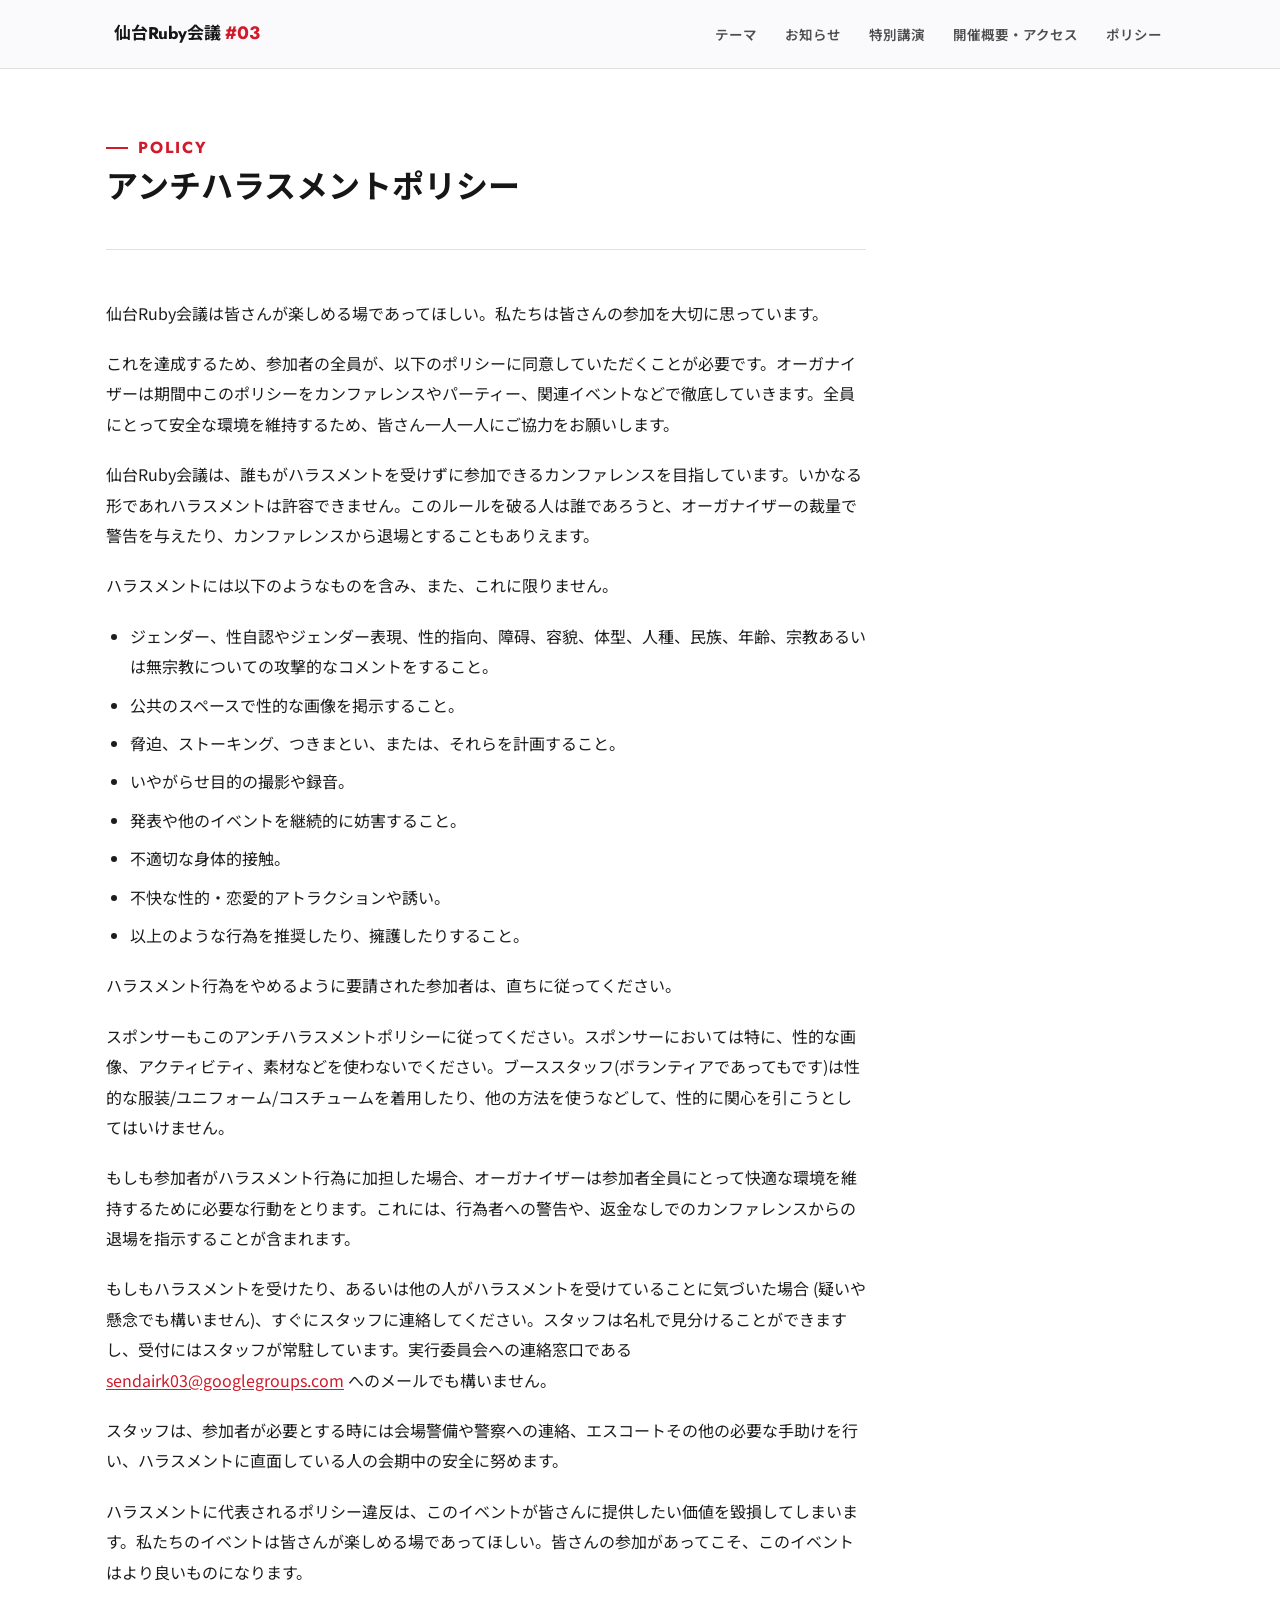
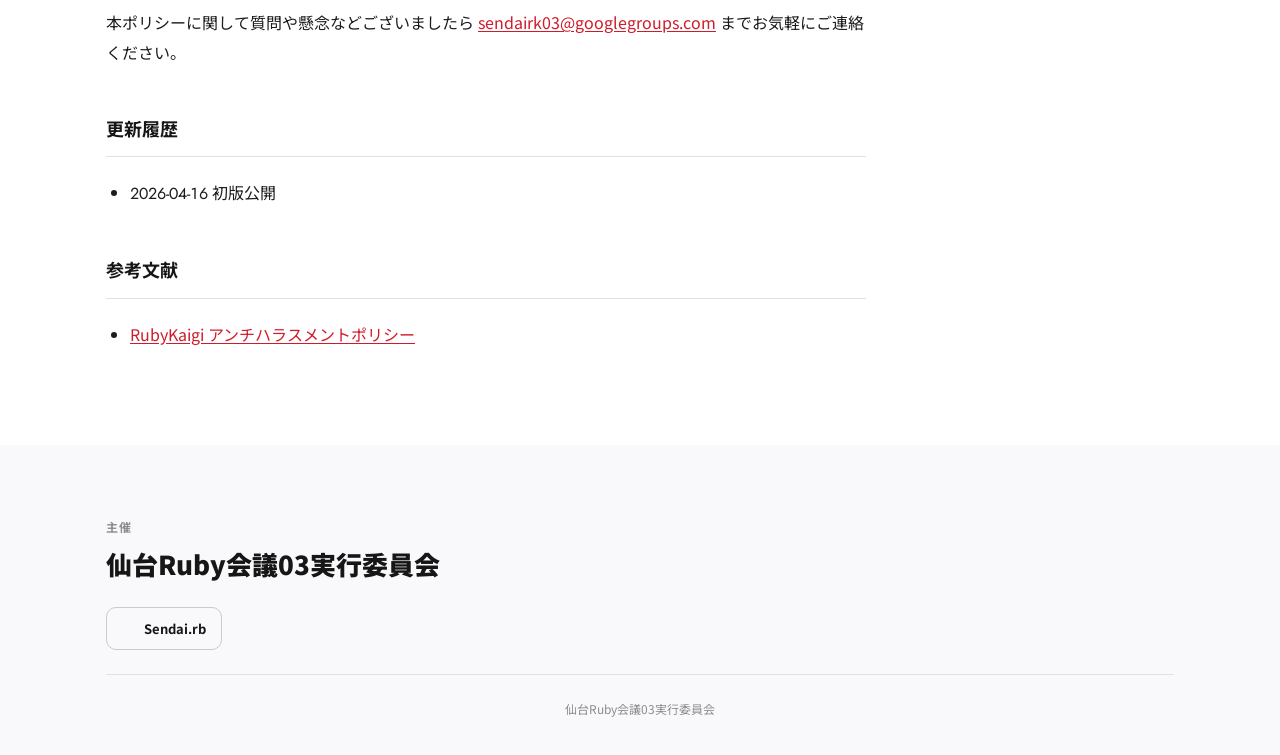
==== commit 58fcbc44: "OGP画像を追加 index.html と policy.html に og:image / twitter:image のメタタグを追加し、 `assets/img/ogp.png` を新規追加した" ====
--- a/policy.html
+++ b/policy.html
@@ -10,10 +10,14 @@
 <meta property="og:site_name" content="仙台Ruby会議03">
 <meta property="og:title" content="アンチハラスメントポリシー | 仙台Ruby会議03">
 <meta property="og:description" content="仙台Ruby会議03のアンチハラスメントポリシーです。">
+<meta property="og:image" content="https://regional.rubykaigi.org/sendai03/assets/img/ogp.png">
+<meta property="og:image:width" content="1200">
+<meta property="og:image:height" content="630">
 <meta property="og:locale" content="ja_JP">
 <meta name="twitter:card" content="summary_large_image">
 <meta name="twitter:title" content="アンチハラスメントポリシー | 仙台Ruby会議03">
 <meta name="twitter:description" content="仙台Ruby会議03のアンチハラスメントポリシーです。">
+<meta name="twitter:image" content="https://regional.rubykaigi.org/sendai03/assets/img/ogp.png">
 <link rel="preconnect" href="https://fonts.googleapis.com">
 <link rel="preconnect" href="https://fonts.gstatic.com" crossorigin>
 <link href="https://fonts.googleapis.com/css2?family=Jost:wght@400;500;600;700&family=Noto+Sans+JP:wght@400;500;600;700;900&family=Source+Code+Pro:wght@700;900&display=swap" rel="stylesheet">
@@ -36,8 +40,8 @@
         <li><a href="index.html#speakers">特別講演</a></li>
         <li><a href="index.html#overview">開催概要・アクセス</a></li>
         <li><a href="policy.html" aria-current="page">ポリシー</a></li>
-        <li><a href="team.html">チーム</a></li>
         <!--
+        <li><a href="#">チーム</a></li>
         <li class="list__inactive"><a href="#">仙台グルメ</a></li>
         -->
       </ul>
@@ -57,8 +61,8 @@
       <li class="mobile-menu__item"><a href="index.html#speakers">特別講演</a></li>
       <li class="mobile-menu__item"><a href="index.html#overview">開催概要・アクセス</a></li>
       <li class="mobile-menu__item mobile-menu__item--external"><a href="policy.html" aria-current="page">ポリシー<img src="assets/img/icons/external-link.svg" alt="" width="14" height="14" aria-hidden="true"></a></li>
-      <li class="mobile-menu__item"><a href="team.html">チーム</a></li>
       <!--
+      <li class="mobile-menu__item mobile-menu__item--external"><a href="#">チーム<img src="assets/img/icons/external-link.svg" alt="" width="14" height="14" aria-hidden="true"></a></li>
       <li class="mobile-menu__item"><a href="#">仙台グルメ</a></li>
       -->
     </ul>
--- a/assets/css/index.css
+++ b/assets/css/index.css
@@ -247,6 +247,30 @@
   color: var(--color-primary);
 }
 
+.site-nav__item--icon {
+  display: flex;
+  align-items: center;
+  margin-left: 4px;
+}
+
+.site-nav__note {
+  display: inline-flex;
+  padding: 0 !important;
+  border-radius: 8px;
+  line-height: 0;
+  transition: opacity 0.2s ease;
+}
+
+.site-nav__note:hover {
+  opacity: 0.7;
+}
+
+.site-nav__note img {
+  display: block;
+  width: 34px;
+  height: 34px;
+}
+
 .site-header__cta {
   flex-shrink: 0;
 }
@@ -1043,164 +1067,6 @@
 }
 
 /* ---------------------------------------------
-   Team page
---------------------------------------------- */
-.team-page {
-  padding-top: 64px;
-  background: var(--color-bg-alt);
-}
-
-.team {
-  padding-block: 80px 100px;
-}
-
-.member-cards {
-  display: grid;
-  grid-template-columns: repeat(3, 1fr);
-  gap: 16px;
-}
-
-.member-card {
-  position: relative;
-  overflow: hidden;
-  display: flex;
-  flex-direction: column;
-  background: #fff;
-  border: 1px solid var(--color-border);
-  border-radius: var(--radius-md);
-  padding: 30px 26px;
-  box-shadow: 0 4px 6px rgba(0, 0, 0, 0.1), 0 2px 4px rgba(0, 0, 0, 0.1);
-}
-
-.member-card__decor {
-  position: absolute;
-  top: -17px;
-  right: -15px;
-  width: 78px;
-  height: 78px;
-  opacity: 0.12;
-}
-
-.member-card__avatar {
-  width: 100px;
-  height: 100px;
-  border-radius: 50%;
-  background: #d9d9d9;
-  object-fit: cover;
-  margin-bottom: 16px;
-}
-
-.member-card__role {
-  font-family: var(--font-body);
-  font-weight: 700;
-  color: var(--color-primary);
-  font-size: 0.9375rem;
-  line-height: 1.45;
-  letter-spacing: 0.02em;
-  margin-bottom: 8px;
-}
-
-.member-card__name {
-  font-family: var(--font-head);
-  font-weight: 800;
-  font-size: 1.875rem;
-  line-height: 1.4;
-  color: #161616;
-}
-
-.member-card__handle {
-  color: #4d4d4d;
-  font-size: 0.9375rem;
-  line-height: 1.4;
-  margin-top: 4px;
-  margin-bottom: 16px;
-}
-
-.member-card__socials {
-  display: flex;
-  gap: 12px;
-  justify-content: flex-end;
-  margin-top: auto;
-}
-
-.member-card__socials a {
-  display: inline-flex;
-  align-items: center;
-  justify-content: center;
-  width: 48px;
-  height: 48px;
-  border-radius: 50%;
-  background: #fff;
-  border: 1px solid var(--color-border);
-  transition: background 0.2s ease, opacity 0.2s ease;
-}
-
-.member-card__socials a:hover {
-  background: #f5f5f5;
-}
-
-.member-card__socials img {
-  width: 22px;
-  height: 22px;
-}
-
-/* Support section on team page */
-.support {
-  padding-block: 60px 100px;
-}
-
-.support-list {
-  display: grid;
-  gap: 16px;
-}
-
-.support-card {
-  position: relative;
-  overflow: hidden;
-  display: flex;
-  align-items: center;
-  gap: 32px;
-  background: #fff;
-  border: 1px solid var(--color-border);
-  border-radius: var(--radius-md);
-  padding: 32px 40px;
-  box-shadow: 0 4px 6px rgba(0, 0, 0, 0.1), 0 2px 4px rgba(0, 0, 0, 0.1);
-}
-
-.support-card__logo {
-  flex-shrink: 0;
-  width: 140px;
-  height: 140px;
-  object-fit: contain;
-}
-
-.support-card__body {
-  min-width: 0;
-}
-
-.support-card__name {
-  font-family: var(--font-head);
-  font-weight: 800;
-  font-size: 1.875rem;
-  line-height: 1.4;
-  color: #161616;
-  margin-bottom: 8px;
-}
-
-.support-card__link {
-  color: #4d4d4d;
-  font-size: 0.9375rem;
-  line-height: 1.4;
-  text-decoration: underline;
-  text-underline-offset: 2px;
-  word-break: break-all;
-}
-
-.support-card__link:hover {
-  color: var(--color-primary);
-}
-
-/* ---------------------------------------------
    Responsive: Tablet / Narrow desktop (≤1200px)
 --------------------------------------------- */
 @media (max-width: 1200px) {
@@ -1256,17 +1122,6 @@
   .overview__inner {
     grid-template-columns: 1fr;
     gap: 24px;
-  }
-  .member-cards {
-    grid-template-columns: repeat(2, 1fr);
-  }
-  .support-card {
-    padding: 24px 28px;
-    gap: 24px;
-  }
-  .support-card__logo {
-    width: 110px;
-    height: 110px;
   }
 
   /* Sponsors */
@@ -1350,6 +1205,15 @@
     opacity: 0.4;
     flex-shrink: 0;
   }
+  .mobile-menu__item--note a {
+    justify-content: flex-start;
+    gap: 12px;
+  }
+  .mobile-menu__item--note a img {
+    opacity: 1;
+    width: 28px;
+    height: 28px;
+  }
 }
 
 /* ---------------------------------------------
@@ -1508,34 +1372,4 @@
   .policy-title {
     font-size: 1.5rem;
   }
-
-  /* Team page */
-  .team {
-    padding-block: 48px 60px;
-  }
-  .member-cards {
-    grid-template-columns: 1fr;
-  }
-  .member-card {
-    padding: 24px 20px;
-  }
-  .member-card__name {
-    font-size: 1.5rem;
-  }
-  .support {
-    padding-block: 40px 64px;
-  }
-  .support-card {
-    flex-direction: column;
-    align-items: flex-start;
-    padding: 24px 20px;
-    gap: 16px;
-  }
-  .support-card__logo {
-    width: 88px;
-    height: 88px;
-  }
-  .support-card__name {
-    font-size: 1.5rem;
-  }
-}
+}
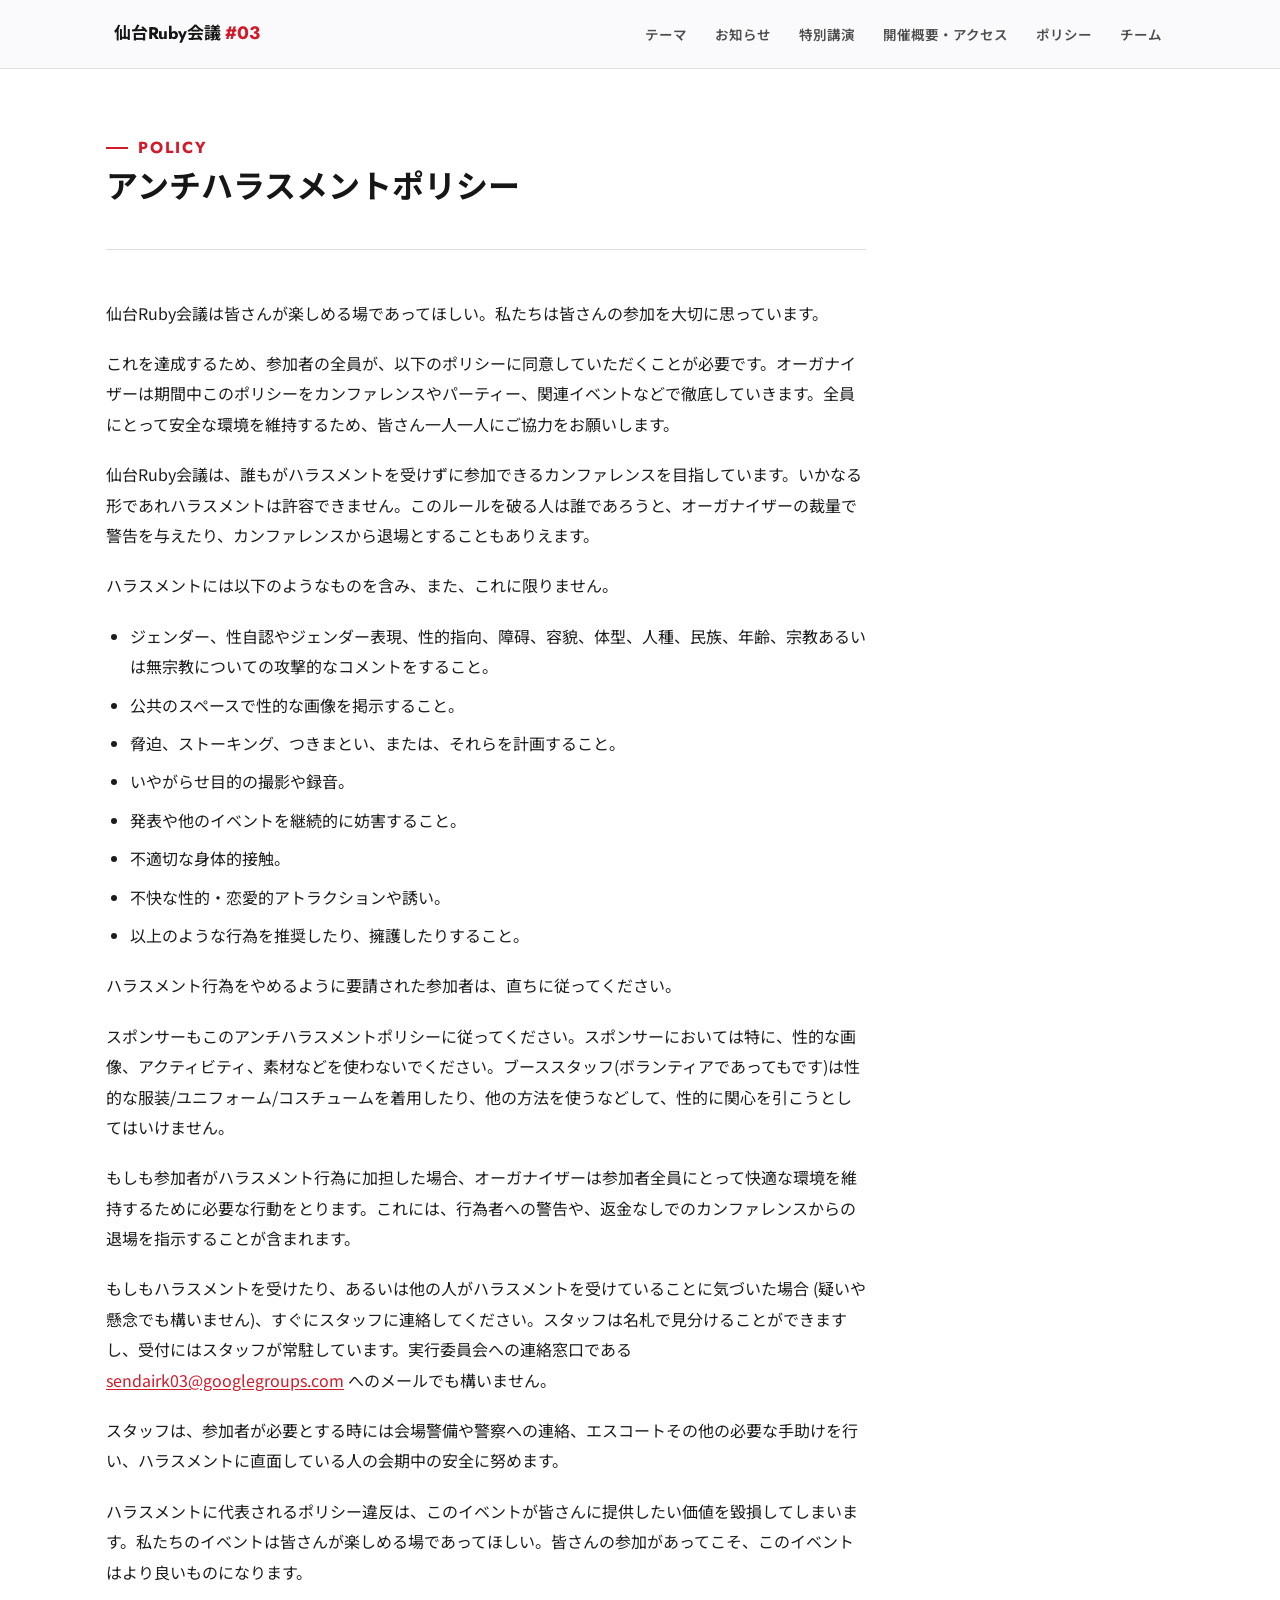
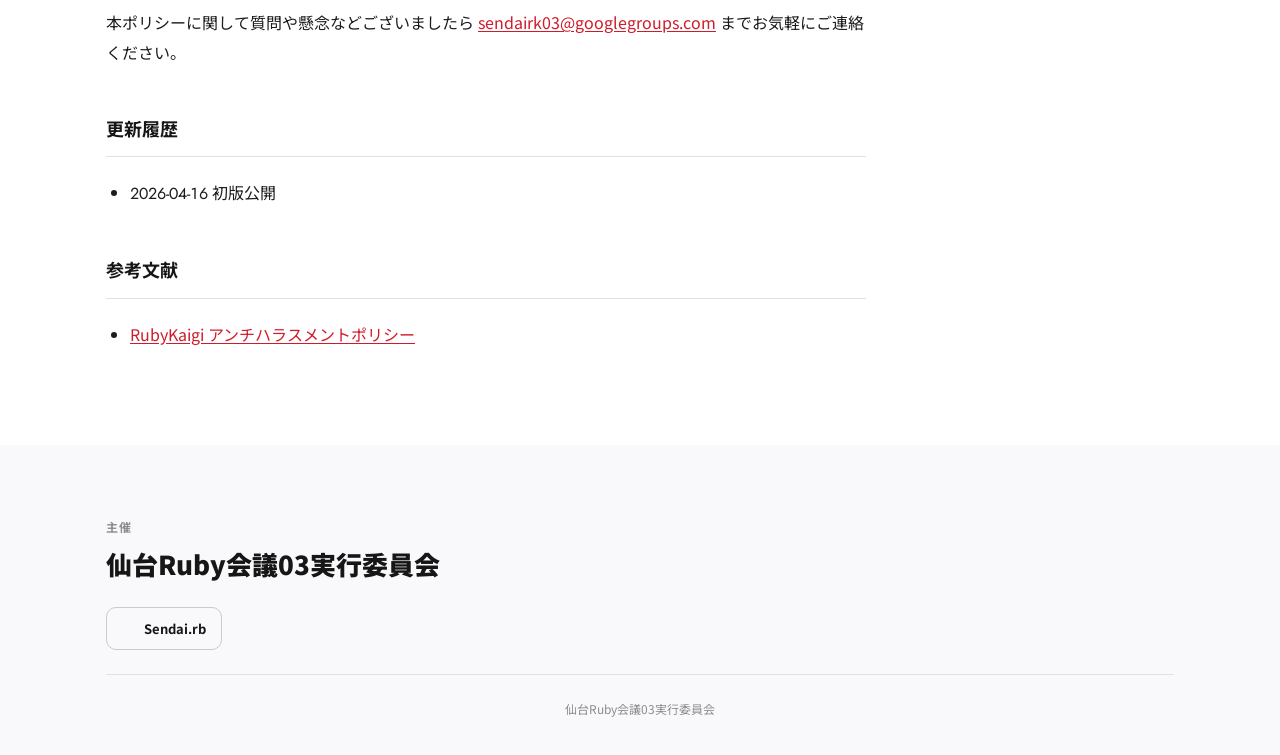
==== commit c789b9bc: "Merge branch 'main' into add-team-page" ====
--- a/policy.html
+++ b/policy.html
@@ -40,8 +40,8 @@
         <li><a href="index.html#speakers">特別講演</a></li>
         <li><a href="index.html#overview">開催概要・アクセス</a></li>
         <li><a href="policy.html" aria-current="page">ポリシー</a></li>
+        <li><a href="team.html">チーム</a></li>
         <!--
-        <li><a href="#">チーム</a></li>
         <li class="list__inactive"><a href="#">仙台グルメ</a></li>
         -->
       </ul>
@@ -61,8 +61,8 @@
       <li class="mobile-menu__item"><a href="index.html#speakers">特別講演</a></li>
       <li class="mobile-menu__item"><a href="index.html#overview">開催概要・アクセス</a></li>
       <li class="mobile-menu__item mobile-menu__item--external"><a href="policy.html" aria-current="page">ポリシー<img src="assets/img/icons/external-link.svg" alt="" width="14" height="14" aria-hidden="true"></a></li>
+      <li class="mobile-menu__item"><a href="team.html">チーム</a></li>
       <!--
-      <li class="mobile-menu__item mobile-menu__item--external"><a href="#">チーム<img src="assets/img/icons/external-link.svg" alt="" width="14" height="14" aria-hidden="true"></a></li>
       <li class="mobile-menu__item"><a href="#">仙台グルメ</a></li>
       -->
     </ul>
--- a/assets/css/index.css
+++ b/assets/css/index.css
@@ -1067,6 +1067,164 @@
 }
 
 /* ---------------------------------------------
+   Team page
+--------------------------------------------- */
+.team-page {
+  padding-top: 64px;
+  background: var(--color-bg-alt);
+}
+
+.team {
+  padding-block: 80px 100px;
+}
+
+.member-cards {
+  display: grid;
+  grid-template-columns: repeat(3, 1fr);
+  gap: 16px;
+}
+
+.member-card {
+  position: relative;
+  overflow: hidden;
+  display: flex;
+  flex-direction: column;
+  background: #fff;
+  border: 1px solid var(--color-border);
+  border-radius: var(--radius-md);
+  padding: 30px 26px;
+  box-shadow: 0 4px 6px rgba(0, 0, 0, 0.1), 0 2px 4px rgba(0, 0, 0, 0.1);
+}
+
+.member-card__decor {
+  position: absolute;
+  top: -17px;
+  right: -15px;
+  width: 78px;
+  height: 78px;
+  opacity: 0.12;
+}
+
+.member-card__avatar {
+  width: 100px;
+  height: 100px;
+  border-radius: 50%;
+  background: #d9d9d9;
+  object-fit: cover;
+  margin-bottom: 16px;
+}
+
+.member-card__role {
+  font-family: var(--font-body);
+  font-weight: 700;
+  color: var(--color-primary);
+  font-size: 0.9375rem;
+  line-height: 1.45;
+  letter-spacing: 0.02em;
+  margin-bottom: 8px;
+}
+
+.member-card__name {
+  font-family: var(--font-head);
+  font-weight: 800;
+  font-size: 1.875rem;
+  line-height: 1.4;
+  color: #161616;
+}
+
+.member-card__handle {
+  color: #4d4d4d;
+  font-size: 0.9375rem;
+  line-height: 1.4;
+  margin-top: 4px;
+  margin-bottom: 16px;
+}
+
+.member-card__socials {
+  display: flex;
+  gap: 12px;
+  justify-content: flex-end;
+  margin-top: auto;
+}
+
+.member-card__socials a {
+  display: inline-flex;
+  align-items: center;
+  justify-content: center;
+  width: 48px;
+  height: 48px;
+  border-radius: 50%;
+  background: #fff;
+  border: 1px solid var(--color-border);
+  transition: background 0.2s ease, opacity 0.2s ease;
+}
+
+.member-card__socials a:hover {
+  background: #f5f5f5;
+}
+
+.member-card__socials img {
+  width: 22px;
+  height: 22px;
+}
+
+/* Support section on team page */
+.support {
+  padding-block: 60px 100px;
+}
+
+.support-list {
+  display: grid;
+  gap: 16px;
+}
+
+.support-card {
+  position: relative;
+  overflow: hidden;
+  display: flex;
+  align-items: center;
+  gap: 32px;
+  background: #fff;
+  border: 1px solid var(--color-border);
+  border-radius: var(--radius-md);
+  padding: 32px 40px;
+  box-shadow: 0 4px 6px rgba(0, 0, 0, 0.1), 0 2px 4px rgba(0, 0, 0, 0.1);
+}
+
+.support-card__logo {
+  flex-shrink: 0;
+  width: 140px;
+  height: 140px;
+  object-fit: contain;
+}
+
+.support-card__body {
+  min-width: 0;
+}
+
+.support-card__name {
+  font-family: var(--font-head);
+  font-weight: 800;
+  font-size: 1.875rem;
+  line-height: 1.4;
+  color: #161616;
+  margin-bottom: 8px;
+}
+
+.support-card__link {
+  color: #4d4d4d;
+  font-size: 0.9375rem;
+  line-height: 1.4;
+  text-decoration: underline;
+  text-underline-offset: 2px;
+  word-break: break-all;
+}
+
+.support-card__link:hover {
+  color: var(--color-primary);
+}
+
+/* ---------------------------------------------
    Responsive: Tablet / Narrow desktop (≤1200px)
 --------------------------------------------- */
 @media (max-width: 1200px) {
@@ -1122,6 +1280,17 @@
   .overview__inner {
     grid-template-columns: 1fr;
     gap: 24px;
+  }
+  .member-cards {
+    grid-template-columns: repeat(2, 1fr);
+  }
+  .support-card {
+    padding: 24px 28px;
+    gap: 24px;
+  }
+  .support-card__logo {
+    width: 110px;
+    height: 110px;
   }
 
   /* Sponsors */
@@ -1372,4 +1541,34 @@
   .policy-title {
     font-size: 1.5rem;
   }
-}
+
+  /* Team page */
+  .team {
+    padding-block: 48px 60px;
+  }
+  .member-cards {
+    grid-template-columns: 1fr;
+  }
+  .member-card {
+    padding: 24px 20px;
+  }
+  .member-card__name {
+    font-size: 1.5rem;
+  }
+  .support {
+    padding-block: 40px 64px;
+  }
+  .support-card {
+    flex-direction: column;
+    align-items: flex-start;
+    padding: 24px 20px;
+    gap: 16px;
+  }
+  .support-card__logo {
+    width: 88px;
+    height: 88px;
+  }
+  .support-card__name {
+    font-size: 1.5rem;
+  }
+}
